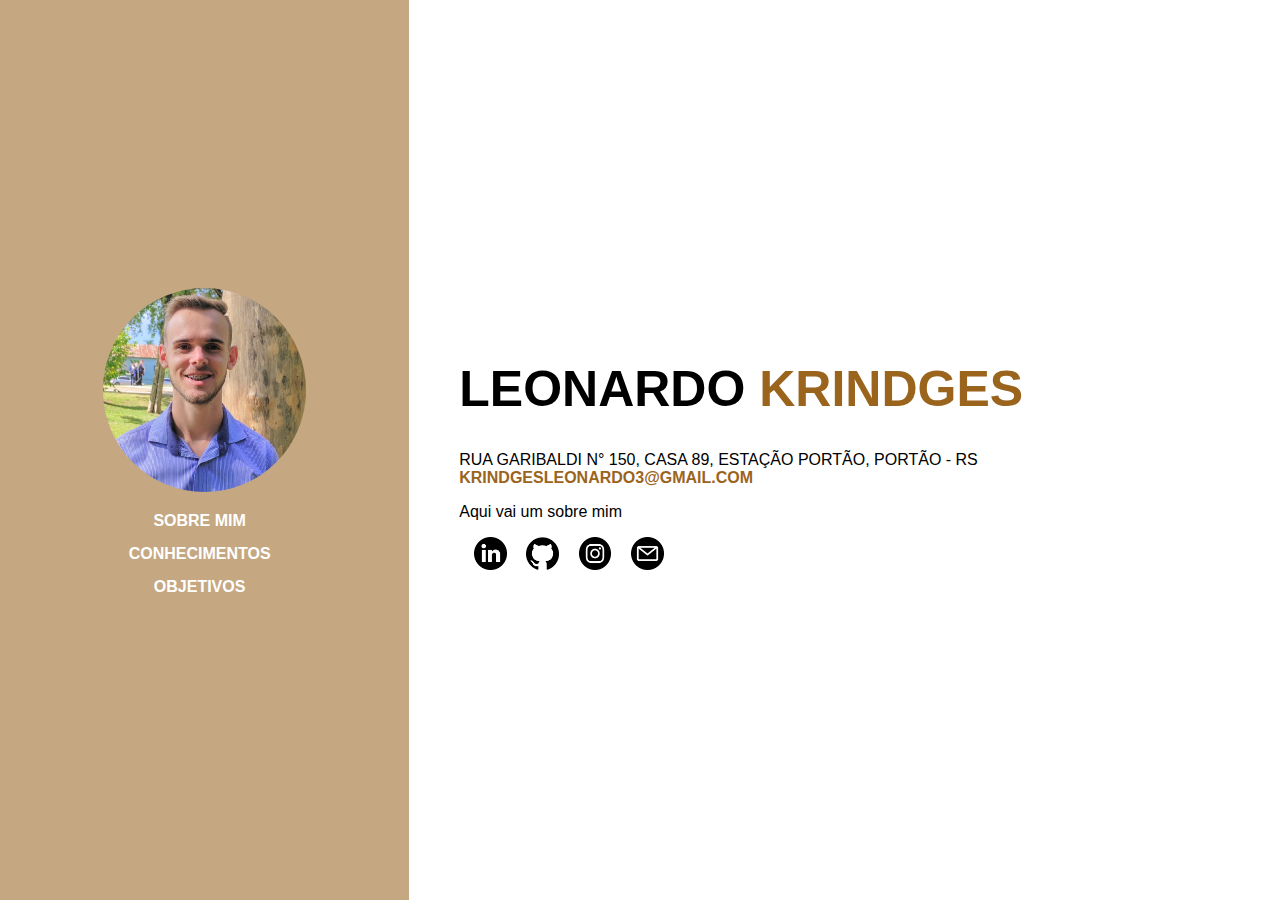
==== index.html @ 45a94e92 "comit inicial" ====
<!DOCTYPE html>
<html lang="pt-br">

<head>
    <meta charset="UTF-8">
    <meta name="viewport" content="width=device-width, initial-scale=1.0">
    <title>Currículo | Sobre</title>
    <link rel="stylesheet" href="css/styles.css">
</head>

<body>
    <main>
        <table>
            <tr>
                <td class="menut">
                    <img class="foto_perfil" src="./assets/image_perfil_Leonardo_Krindges.jpeg" alt="Leonardo Krindges"
                        srcset="">
                    <ul class="lista_menu">
                        <li><a href="./index.html">SOBRE MIM</a></li>
                        <li><a href="./conhecimentos.html">CONHECIMENTOS</a></li>
                        <li><a href="./objetivos.html">OBJETIVOS</a></li>
                    </ul>
                </td>
                <td class="conteudot">
                    <H1 class="formata_nome_completo">LEONARDO <span class="formata_nome">KRINDGES</span></H1>
                    <p>RUA GARIBALDI N° 150, CASA 89, ESTAÇÃO PORTÃO, PORTÃO - RS <br><a class="formata_email" href="mailto:krindgesleonardo3@gmail.com?subject=Questions" target="_blank"
                        rel="noopener noreferrer">KRINDGESLEONARDO3@GMAIL.COM</a></p>
                        <p>Aqui vai um sobre mim</p>
                    
                    <div>
                        <a href="https://www.linkedin.com/in/leokrindges/" target="_blank"
                            rel="noopener noreferrer"><img class="imagens_redes_sociais" src="assets/linkedin.png"
                                alt="Imagem Linkedin"></a>
                        <a href="https://github.com/Leokrindges" target="_blank" rel="noopener noreferrer"><img
                                class="imagens_redes_sociais" src="assets/github.png" alt="imagem GitHub"></a>
                        <a href="https://www.instagram.com/_leokrindges/" target="_blank" rel="noopener noreferrer"><img
                                class="imagens_redes_sociais" src="assets/instagram.png" alt="imagem GitHub"></a>
                        <a href="https://www.instagram.com/_leokrindges/" target="_blank" rel="noopener noreferrer"><img
                                class="imagens_redes_sociais" src="assets/o-email.png" alt="imagem E-mail"></a>
                    </div>

                </td>
            </tr>
        </table>
    </main>

</body>

</html>
---- css/styles.css ----
.foto_perfil {
    border-radius: 50%;
    width: 50%;
}

.lista_menu {
    list-style-type: none;
    margin-right: 50px;
   
}

.formata_email,
.formata_nome {
    color: #9b641d;
}

.formata_nome_completo {
    font-size: 50px;
}

li{
    margin-top: 15px;
}

a {
    text-decoration: none;
    color: white;
    font-weight: bold;
}

li :hover {
    color: black;
    font-weight: bold;
}

html,
body {
    height: 100%;
    margin: 0;
    font-family: Arial, Helvetica, sans-serif;
}

main {
    height: 100%;
}

table {
    width: 100%;
    height: 100%;
    border-collapse: collapse;
}


.menut {
    width: 1%;
    height: 5%;
    background-color: #c5a882;
    text-align: center;
}

.conteudot {
    width: 3%;
    height: 5%;
    padding-left: 50px;
    text-align: start;
}

.imagens_redes_sociais{
    width: 4%;
    margin-left: 15px;
}
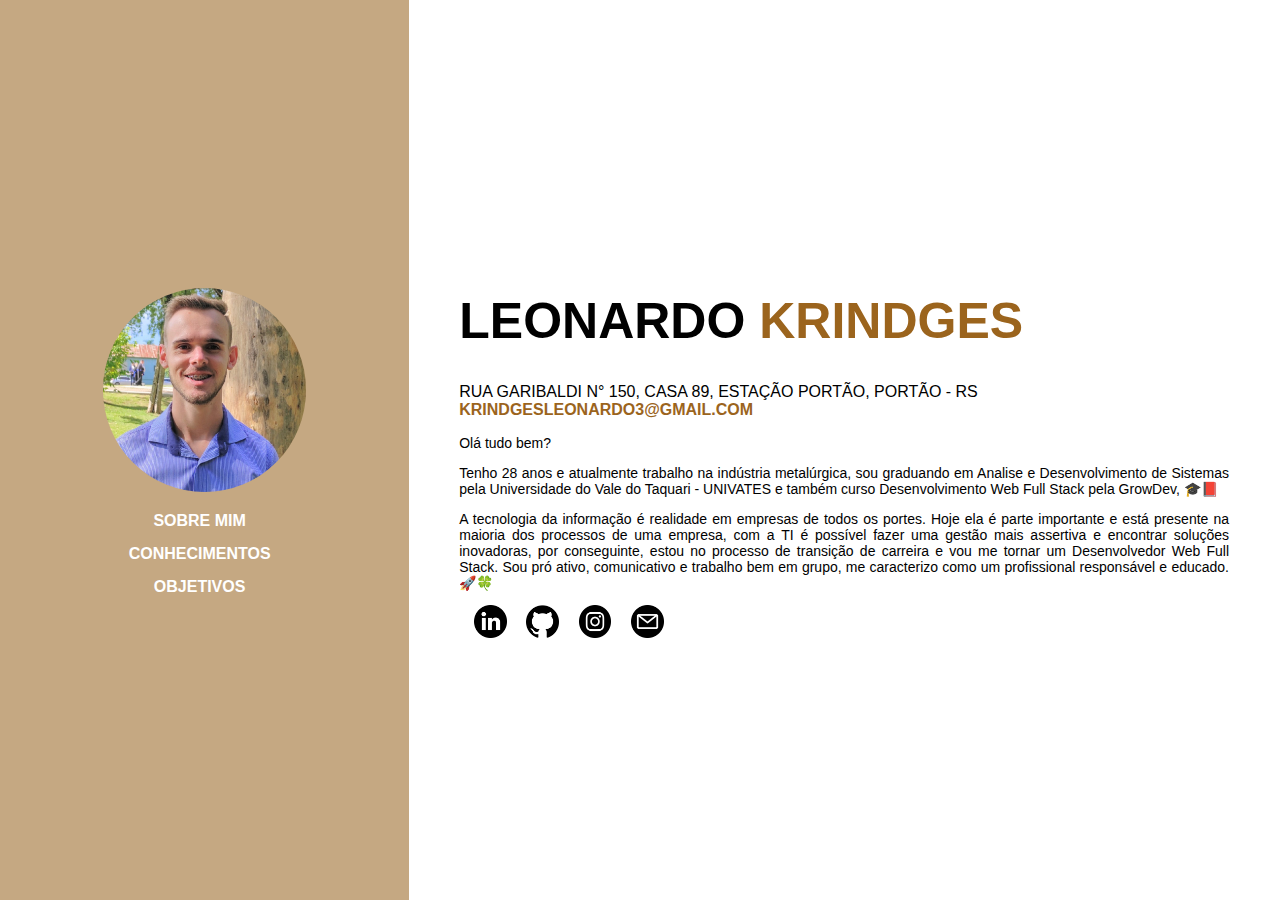
==== commit d21057df: "adicionado um texto no sobre" ====
--- a/index.html
+++ b/index.html
@@ -23,10 +23,25 @@
                 </td>
                 <td class="conteudot">
                     <H1 class="formata_nome_completo">LEONARDO <span class="formata_nome">KRINDGES</span></H1>
-                    <p>RUA GARIBALDI N° 150, CASA 89, ESTAÇÃO PORTÃO, PORTÃO - RS <br><a class="formata_email" href="mailto:krindgesleonardo3@gmail.com?subject=Questions" target="_blank"
-                        rel="noopener noreferrer">KRINDGESLEONARDO3@GMAIL.COM</a></p>
-                        <p>Aqui vai um sobre mim</p>
-                    
+                    <p>RUA GARIBALDI N° 150, CASA 89, ESTAÇÃO PORTÃO, PORTÃO - RS <br><a class="formata_email"
+                            href="mailto:krindgesleonardo3@gmail.com?subject=Questions" target="_blank"
+                            rel="noopener noreferrer">KRINDGESLEONARDO3@GMAIL.COM</a></p>
+                    <div class="sobre_format">
+                        <p>Olá tudo bem? </p>
+                        <p>Tenho 28 anos e atualmente trabalho na indústria metalúrgica, sou graduando em Analise e
+                            Desenvolvimento de
+                            Sistemas pela Universidade do Vale do Taquari - UNIVATES e também curso Desenvolvimento Web
+                            Full Stack pela GrowDev, 🎓📕
+                        </p>
+                        <p>
+                            A tecnologia da informação é realidade em empresas de todos os portes. Hoje ela é parte
+                            importante e está presente na maioria dos processos de uma empresa, com a TI é possível
+                            fazer uma gestão mais assertiva e encontrar soluções inovadoras, por conseguinte, estou no
+                            processo de transição de carreira e vou me tornar um Desenvolvedor Web Full Stack. Sou pró
+                            ativo, comunicativo e trabalho bem em grupo, me caracterizo como um profissional responsável
+                            e educado.🚀🍀
+                        </p>
+                    </div>
                     <div>
                         <a href="https://www.linkedin.com/in/leokrindges/" target="_blank"
                             rel="noopener noreferrer"><img class="imagens_redes_sociais" src="assets/linkedin.png"
--- a/css/styles.css
+++ b/css/styles.css
@@ -68,4 +68,10 @@
 .imagens_redes_sociais{
     width: 4%;
     margin-left: 15px;
-}+}
+
+.sobre_format {
+    margin-right: 50px;
+    text-align: justify;
+    font-size: 14px;
+}
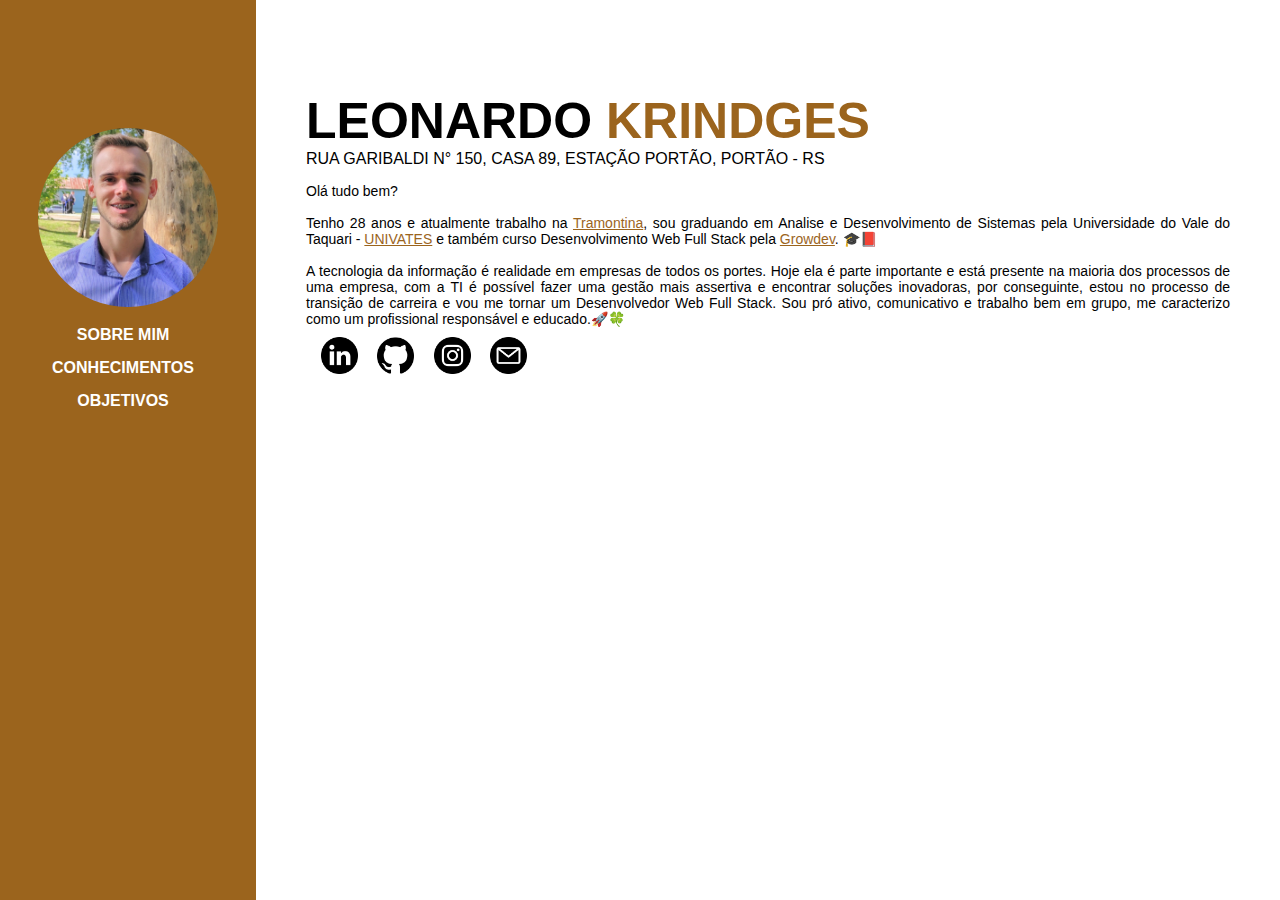
==== commit 22b3d7a0: "unindo classes com os mesmos atributos" ====
--- a/index.html
+++ b/index.html
@@ -10,55 +10,57 @@
 
 <body>
     <main>
-        <table>
-            <tr>
-                <td class="menut">
-                    <img class="foto_perfil" src="./assets/image_perfil_Leonardo_Krindges.jpeg" alt="Leonardo Krindges"
-                        srcset="">
-                    <ul class="lista_menu">
-                        <li><a href="./index.html">SOBRE MIM</a></li>
-                        <li><a href="./conhecimentos.html">CONHECIMENTOS</a></li>
-                        <li><a href="./objetivos.html">OBJETIVOS</a></li>
-                    </ul>
-                </td>
-                <td class="conteudot">
-                    <H1 class="formata_nome_completo">LEONARDO <span class="formata_nome">KRINDGES</span></H1>
-                    <p>RUA GARIBALDI N° 150, CASA 89, ESTAÇÃO PORTÃO, PORTÃO - RS <br><a class="formata_email"
-                            href="mailto:krindgesleonardo3@gmail.com?subject=Questions" target="_blank"
-                            rel="noopener noreferrer">KRINDGESLEONARDO3@GMAIL.COM</a></p>
-                    <div class="sobre_format">
-                        <p>Olá tudo bem? </p>
-                        <p>Tenho 28 anos e atualmente trabalho na indústria metalúrgica, sou graduando em Analise e
-                            Desenvolvimento de
-                            Sistemas pela Universidade do Vale do Taquari - UNIVATES e também curso Desenvolvimento Web
-                            Full Stack pela GrowDev, 🎓📕
-                        </p>
-                        <p>
-                            A tecnologia da informação é realidade em empresas de todos os portes. Hoje ela é parte
-                            importante e está presente na maioria dos processos de uma empresa, com a TI é possível
-                            fazer uma gestão mais assertiva e encontrar soluções inovadoras, por conseguinte, estou no
-                            processo de transição de carreira e vou me tornar um Desenvolvedor Web Full Stack. Sou pró
-                            ativo, comunicativo e trabalho bem em grupo, me caracterizo como um profissional responsável
-                            e educado.🚀🍀
-                        </p>
-                    </div>
-                    <div>
-                        <a href="https://www.linkedin.com/in/leokrindges/" target="_blank"
-                            rel="noopener noreferrer"><img class="imagens_redes_sociais" src="assets/linkedin.png"
-                                alt="Imagem Linkedin"></a>
-                        <a href="https://github.com/Leokrindges" target="_blank" rel="noopener noreferrer"><img
-                                class="imagens_redes_sociais" src="assets/github.png" alt="imagem GitHub"></a>
-                        <a href="https://www.instagram.com/_leokrindges/" target="_blank" rel="noopener noreferrer"><img
-                                class="imagens_redes_sociais" src="assets/instagram.png" alt="imagem GitHub"></a>
-                        <a href="https://www.instagram.com/_leokrindges/" target="_blank" rel="noopener noreferrer"><img
-                                class="imagens_redes_sociais" src="assets/o-email.png" alt="imagem E-mail"></a>
-                    </div>
-
-                </td>
-            </tr>
-        </table>
+        <section class="section_menu">
+            <div class="menu">
+                <img class="foto_perfil" src="./assets/image_perfil_Leonardo_Krindges.jpeg" alt="Leonardo Krindges"
+                    srcset="">
+                <ul class="lista_menu">
+                    <li class="link_hover"><a class="link_menu" href="./index.html">SOBRE MIM</a></li>
+                    <li class="link_hover"><a class="link_menu" href="./conhecimentos.html">CONHECIMENTOS</a></li>
+                    <li class="link_hover"><a class="link_menu" href="./objetivos.html">OBJETIVOS</a></li>
+                </ul>
+            </div>
+        </section>
+        <section class="section_conteudo">
+            <div class="conteudo">
+                <H1 class="formata_h1">LEONARDO <span class="formata_cor_palavra">KRINDGES</span></H1>
+                <p>RUA GARIBALDI N° 150, CASA 89, ESTAÇÃO PORTÃO, PORTÃO - RS <br></p>
+                <div class="formata_paragrafo">
+                    <p>Olá tudo bem? </p>
+                    <br>
+                    <p>Tenho 28 anos e atualmente trabalho na <a class="formata_cor_palavra"
+                            href="https://www.tramontina.com.br/" target="_blank"
+                            rel="noopener noreferrer">Tramontina</a>, sou graduando em Analise e
+                        Desenvolvimento de
+                        Sistemas pela Universidade do Vale do Taquari - <a class="formata_cor_palavra" target="_blank"
+                            href="https://www.univates.br/">UNIVATES</a> e também curso Desenvolvimento Web
+                        Full Stack pela <a class="formata_cor_palavra" href="https://www.growdev.com.br/" target="_blank"
+                            rel="noopener noreferrer">Growdev</a>. 🎓📕
+                    </p>
+                    <br>
+                    <p>
+                        A tecnologia da informação é realidade em empresas de todos os portes. Hoje ela é parte
+                        importante e está presente na maioria dos processos de uma empresa, com a TI é possível
+                        fazer uma gestão mais assertiva e encontrar soluções inovadoras, por conseguinte, estou no
+                        processo de transição de carreira e vou me tornar um Desenvolvedor Web Full Stack. Sou pró
+                        ativo, comunicativo e trabalho bem em grupo, me caracterizo como um profissional responsável
+                        e educado.🚀🍀
+                    </p>
+                </div>
+                <div>
+                    <a href="https://www.linkedin.com/in/leokrindges/" target="_blank" rel="noopener noreferrer"><img
+                            class="imagens_redes_sociais" src="assets/linkedin.png" alt="Imagem Linkedin"></a>
+                    <a href="https://github.com/Leokrindges" target="_blank" rel="noopener noreferrer"><img
+                            class="imagens_redes_sociais" src="assets/github.png" alt="imagem GitHub"></a>
+                    <a href="https://www.instagram.com/_leokrindges/" target="_blank" rel="noopener noreferrer"><img
+                            class="imagens_redes_sociais" src="assets/instagram.png" alt="imagem GitHub"></a>
+                    <a href="mailto:krindgesleonardo3@gmail.com?subject=Questions" rel="noopener noreferrer"><img
+                            class="imagens_redes_sociais" src="assets/o-email.png" alt="imagem E-mail"></a>
+                </div>
+            </div>
+        </section>
+        </div>
     </main>
-
 </body>
 
 </html>--- a/css/styles.css
+++ b/css/styles.css
@@ -1,77 +1,96 @@
+* {
+    margin: 0;
+}
+
 .foto_perfil {
     border-radius: 50%;
-    width: 50%;
+    width: 70%;
+    margin-top: 50%;
+}
+
+body,
+html {
+    font-family: Verdana, Geneva, Tahoma, sans-serif;
+    height: 100vh;
+    width: 100vw;
+}
+
+main,
+section {
+    width: 100%;
+    height: 100%;
+}
+
+.section_menu {
+    height: 100%;
+    width: 20%;
+    float: left;
+}
+
+.section_conteudo {
+    height: 100%;
+    float: right;
+    width: 80%;
+    vertical-align: bottom;
+}
+
+.menu {
+    background-color: #9b641d;
+    height: 100%;
+    text-align: center;
+}
+
+.conteudo {
+    padding-right: 50px;
+    padding-left: 50px;
+    height: 100%;
 }
 
 .lista_menu {
     list-style-type: none;
     margin-right: 50px;
-   
 }
 
-.formata_email,
-.formata_nome {
-    color: #9b641d;
+.link_hover {
+    padding-top: 15px;
 }
 
-.formata_nome_completo {
-    font-size: 50px;
+.link_hover :hover {
+    color: black;
 }
 
-li{
-    margin-top: 15px;
-}
-
-a {
+.link_menu {
     text-decoration: none;
     color: white;
     font-weight: bold;
 }
 
-li :hover {
-    color: black;
-    font-weight: bold;
-}
-
-html,
-body {
-    height: 100%;
-    margin: 0;
-    font-family: Arial, Helvetica, sans-serif;
-}
-
-main {
-    height: 100%;
-}
-
-table {
-    width: 100%;
-    height: 100%;
-    border-collapse: collapse;
-}
-
-
-.menut {
-    width: 1%;
-    height: 5%;
-    background-color: #c5a882;
-    text-align: center;
-}
-
-.conteudot {
-    width: 3%;
-    height: 5%;
-    padding-left: 50px;
-    text-align: start;
-}
-
-.imagens_redes_sociais{
+.imagens_redes_sociais {
+    padding-top: 10px;
     width: 4%;
     margin-left: 15px;
 }
 
-.sobre_format {
-    margin-right: 50px;
+.imagens_hardskills {
+    width: 4%;
+}
+
+.text_hardSkils {
+    padding-left: 15px;
+    font-size: 25px;
+}
+
+.formata_h1 {
+    padding-top: 10%;
+    font-size: 50px;
+}
+
+.formata_cor_palavra {
+    color: #9b641d;
+}
+
+.formata_paragrafo {
+    padding-top: 15px;
     text-align: justify;
     font-size: 14px;
-}
+}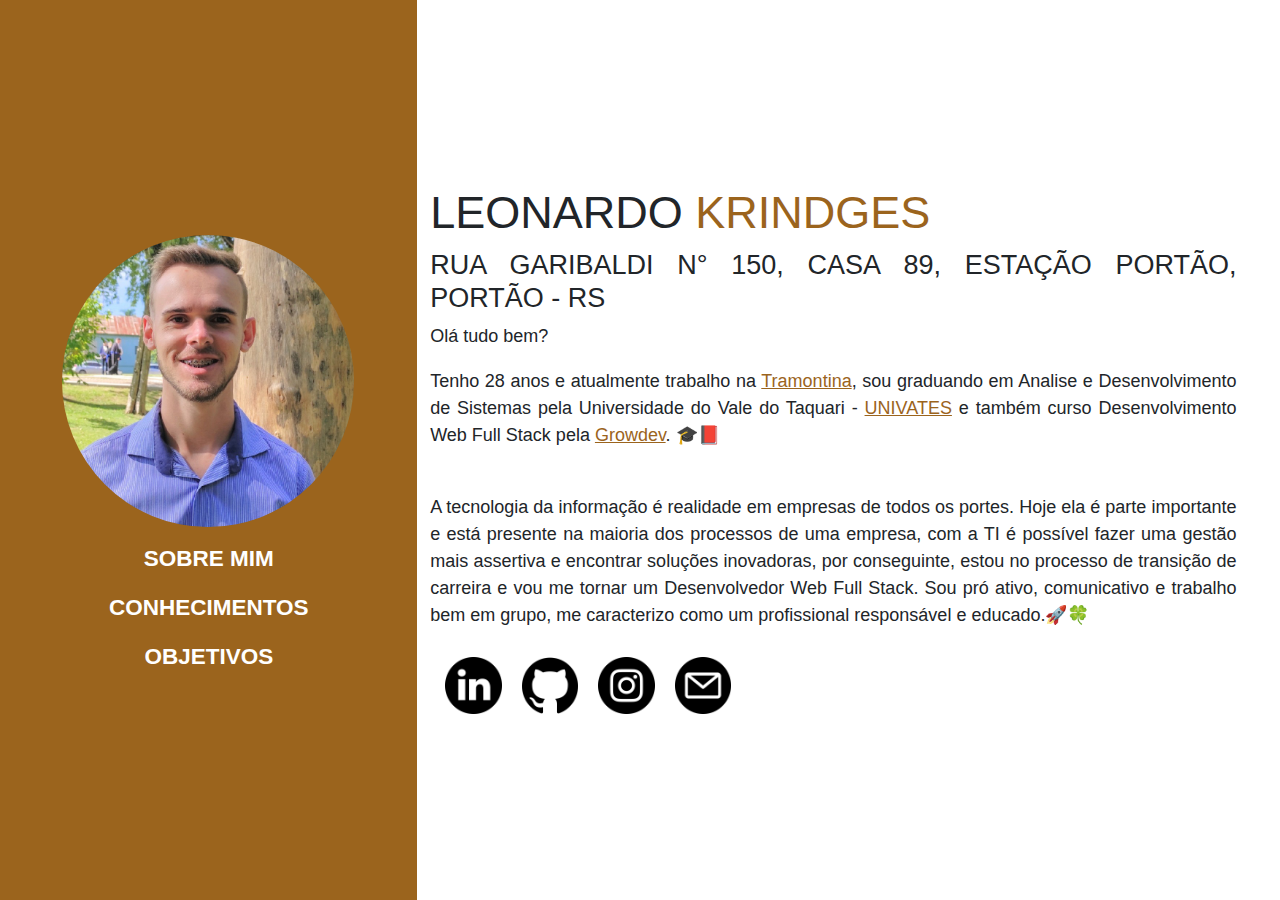
==== commit 0338ec7a: "refatorado com responsividade e grid do boostrap." ====
--- a/index.html
+++ b/index.html
@@ -5,62 +5,79 @@
     <meta charset="UTF-8">
     <meta name="viewport" content="width=device-width, initial-scale=1.0">
     <title>Currículo | Sobre</title>
+    <link rel="stylesheet" href="./assets/bootstrap/css/bootstrap.min.css">
     <link rel="stylesheet" href="css/styles.css">
 </head>
 
 <body>
     <main>
-        <section class="section_menu">
-            <div class="menu">
-                <img class="foto_perfil" src="./assets/image_perfil_Leonardo_Krindges.jpeg" alt="Leonardo Krindges"
-                    srcset="">
-                <ul class="lista_menu">
-                    <li class="link_hover"><a class="link_menu" href="./index.html">SOBRE MIM</a></li>
-                    <li class="link_hover"><a class="link_menu" href="./conhecimentos.html">CONHECIMENTOS</a></li>
-                    <li class="link_hover"><a class="link_menu" href="./objetivos.html">OBJETIVOS</a></li>
-                </ul>
-            </div>
-        </section>
-        <section class="section_conteudo">
-            <div class="conteudo">
-                <H1 class="formata_h1">LEONARDO <span class="formata_cor_palavra">KRINDGES</span></H1>
-                <p>RUA GARIBALDI N° 150, CASA 89, ESTAÇÃO PORTÃO, PORTÃO - RS <br></p>
-                <div class="formata_paragrafo">
-                    <p>Olá tudo bem? </p>
-                    <br>
-                    <p>Tenho 28 anos e atualmente trabalho na <a class="formata_cor_palavra"
-                            href="https://www.tramontina.com.br/" target="_blank"
-                            rel="noopener noreferrer">Tramontina</a>, sou graduando em Analise e
-                        Desenvolvimento de
-                        Sistemas pela Universidade do Vale do Taquari - <a class="formata_cor_palavra" target="_blank"
-                            href="https://www.univates.br/">UNIVATES</a> e também curso Desenvolvimento Web
-                        Full Stack pela <a class="formata_cor_palavra" href="https://www.growdev.com.br/" target="_blank"
-                            rel="noopener noreferrer">Growdev</a>. 🎓📕
-                    </p>
-                    <br>
-                    <p>
-                        A tecnologia da informação é realidade em empresas de todos os portes. Hoje ela é parte
-                        importante e está presente na maioria dos processos de uma empresa, com a TI é possível
-                        fazer uma gestão mais assertiva e encontrar soluções inovadoras, por conseguinte, estou no
-                        processo de transição de carreira e vou me tornar um Desenvolvedor Web Full Stack. Sou pró
-                        ativo, comunicativo e trabalho bem em grupo, me caracterizo como um profissional responsável
-                        e educado.🚀🍀
-                    </p>
+        <div class="container-fluid h-100 ">
+            <div class="row h-100">
+                <div class="col-12 col-md-4 text-center d-flex align-items-center menu">
+                    <div>
+                        <img class="foto_perfil img-fluid rounded-circle h-75 w-75 mt-4"
+                            src="./assets/images/image_perfil_Leonardo_Krindges.jpeg" alt="Leonardo Krindges" srcset="">
+                        <ul class="lista_menu fs-5">
+                            <li class="link_hover "><a class="link_menu" href="./index.html">SOBRE MIM</a></li>
+                            <li class="link_hover"><a class="link_menu" href="./conhecimentos.html">CONHECIMENTOS</a>
+                            </li>
+                            <li class="link_hover"><a class="link_menu" href="./objetivos.html">OBJETIVOS</a></li>
+                        </ul>
+                    </div>
                 </div>
-                <div>
-                    <a href="https://www.linkedin.com/in/leokrindges/" target="_blank" rel="noopener noreferrer"><img
-                            class="imagens_redes_sociais" src="assets/linkedin.png" alt="Imagem Linkedin"></a>
-                    <a href="https://github.com/Leokrindges" target="_blank" rel="noopener noreferrer"><img
-                            class="imagens_redes_sociais" src="assets/github.png" alt="imagem GitHub"></a>
-                    <a href="https://www.instagram.com/_leokrindges/" target="_blank" rel="noopener noreferrer"><img
-                            class="imagens_redes_sociais" src="assets/instagram.png" alt="imagem GitHub"></a>
-                    <a href="mailto:krindgesleonardo3@gmail.com?subject=Questions" rel="noopener noreferrer"><img
-                            class="imagens_redes_sociais" src="assets/o-email.png" alt="imagem E-mail"></a>
+                <div class="col-12 col-md-8 d-flex align-items-center">
+                    <section>
+                        <div>
+                            <H1>LEONARDO <span class="formata_cor_palavra">KRINDGES</span></H1>
+                            <h4>RUA GARIBALDI N° 150, CASA 89, ESTAÇÃO PORTÃO, PORTÃO - RS</h4>
+                            <div>
+                                <p>Olá tudo bem? </p>
+                                <p>Tenho 28 anos e atualmente trabalho na <a class="formata_cor_palavra"
+                                        href="https://www.tramontina.com.br/" target="_blank"
+                                        rel="noopener noreferrer">Tramontina</a>, sou graduando em Analise e
+                                    Desenvolvimento de
+                                    Sistemas pela Universidade do Vale do Taquari - <a class="formata_cor_palavra"
+                                        target="_blank" href="https://www.univates.br/">UNIVATES</a> e também curso
+                                    Desenvolvimento Web
+                                    Full Stack pela <a class="formata_cor_palavra" href="https://www.growdev.com.br/"
+                                        target="_blank" rel="noopener noreferrer">Growdev</a>. 🎓📕
+                                </p>
+                                <br>
+                                <p>
+                                    A tecnologia da informação é realidade em empresas de todos os portes. Hoje ela é
+                                    parte
+                                    importante e está presente na maioria dos processos de uma empresa, com a TI é
+                                    possível
+                                    fazer uma gestão mais assertiva e encontrar soluções inovadoras, por conseguinte,
+                                    estou no
+                                    processo de transição de carreira e vou me tornar um Desenvolvedor Web Full Stack.
+                                    Sou pró
+                                    ativo, comunicativo e trabalho bem em grupo, me caracterizo como um profissional
+                                    responsável
+                                    e educado.🚀🍀
+                                </p>
+                            </div>
+                            <div>
+                                <a href="https://www.linkedin.com/in/leokrindges/" target="_blank"
+                                    rel="noopener noreferrer"><img class="imagens_redes_sociais"
+                                        src="assets/images/linkedin.png" alt="Imagem Linkedin"></a>
+                                <a href="https://github.com/Leokrindges" target="_blank" rel="noopener noreferrer"><img
+                                        class="imagens_redes_sociais" src="assets/images/github.png"
+                                        alt="imagem GitHub"></a>
+                                <a href="https://www.instagram.com/_leokrindges/" target="_blank"
+                                    rel="noopener noreferrer"><img class="imagens_redes_sociais"
+                                        src="assets/images/instagram.png" alt="imagem GitHub"></a>
+                                <a href="mailto:krindgesleonardo3@gmail.com?subject=Questions"
+                                    rel="noopener noreferrer"><img class="imagens_redes_sociais"
+                                        src="assets/images/o-email.png" alt="imagem E-mail"></a>
+                            </div>
+                        </div>
+                    </section>
                 </div>
             </div>
-        </section>
         </div>
     </main>
+    <script src="assets/bootstrap/js/bootstrap.min.js"></script>
 </body>
 
 </html>--- a/css/styles.css
+++ b/css/styles.css
@@ -1,54 +1,23 @@
-* {
-    margin: 0;
-}
+/*Estilos que são usados em comum em todas as páginas */
 
-.foto_perfil {
-    border-radius: 50%;
-    width: 70%;
-    margin-top: 50%;
-}
-
+html,
 body,
-html {
+main {
     font-family: Verdana, Geneva, Tahoma, sans-serif;
-    height: 100vh;
-    width: 100vw;
-}
-
-main,
-section {
+    font-size: 18px;
+    text-align: justify;
+    padding-right: 10px;
+    height: 100%;
     width: 100%;
-    height: 100%;
-}
-
-.section_menu {
-    height: 100%;
-    width: 20%;
-    float: left;
-}
-
-.section_conteudo {
-    height: 100%;
-    float: right;
-    width: 80%;
-    vertical-align: bottom;
 }
 
 .menu {
     background-color: #9b641d;
-    height: 100%;
-    text-align: center;
-}
-
-.conteudo {
-    padding-right: 50px;
-    padding-left: 50px;
-    height: 100%;
 }
 
 .lista_menu {
     list-style-type: none;
-    margin-right: 50px;
+    padding-right: 35px;
 }
 
 .link_hover {
@@ -65,11 +34,13 @@
     font-weight: bold;
 }
 
-.imagens_redes_sociais {
-    padding-top: 10px;
-    width: 4%;
-    margin-left: 15px;
+.formata_cor_palavra {
+    color: #9b641d;
 }
+
+
+
+/*Estilos que são da pagina conhecimento.hmtl */
 
 .imagens_hardskills {
     width: 4%;
@@ -80,17 +51,10 @@
     font-size: 25px;
 }
 
-.formata_h1 {
-    padding-top: 10%;
-    font-size: 50px;
-}
+/* Estilos que são da pagina index.hmtl */
 
-.formata_cor_palavra {
-    color: #9b641d;
-}
-
-.formata_paragrafo {
-    padding-top: 15px;
-    text-align: justify;
-    font-size: 14px;
+.imagens_redes_sociais {
+    padding-top: 10px;
+    width: 7%;
+    margin-left: 15px;
 }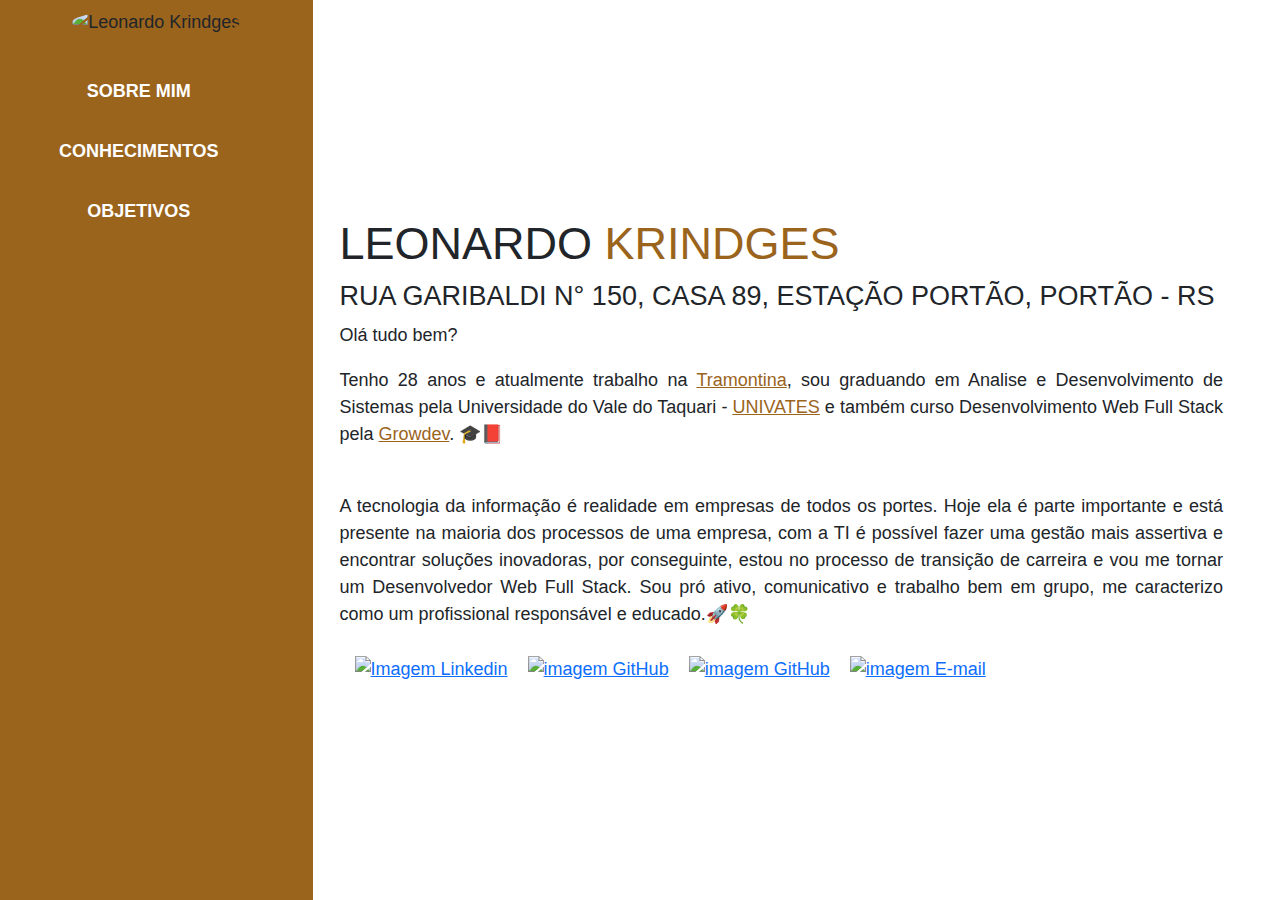
==== commit 57550a20: "retirado link de imagem colocada no lugar errado" ====
--- a/index.html
+++ b/index.html
@@ -11,67 +11,68 @@
 
 <body>
     <main>
-        <div class="container-fluid h-100 ">
-            <div class="row h-100">
-                <div class="col-12 col-md-4 text-center d-flex align-items-center menu">
+        <div class="container-fluid">
+            <div class="row vh-100 justify-content-center">
+                <div class="col-12 col-md-4 col-lg-3 menu text-center">
+                        <img class=" mt-2 img-fluid rounded-circle"
+                            src="./assets/bootstrap/images/image_perfil_Leonardo_Krindges.jpeg" alt="Leonardo Krindges" srcset="">
                     <div>
-                        <img class="foto_perfil img-fluid rounded-circle h-75 w-75 mt-4"
-                            src="./assets/images/image_perfil_Leonardo_Krindges.jpeg" alt="Leonardo Krindges" srcset="">
-                        <ul class="lista_menu fs-5">
-                            <li class="link_hover "><a class="link_menu" href="./index.html">SOBRE MIM</a></li>
-                            <li class="link_hover"><a class="link_menu" href="./conhecimentos.html">CONHECIMENTOS</a>
+                        <ul class="mt-4 list-group lista_menu">
+                            <li class="list-group link_hover "><a class=" link_menu" href="./index.html">SOBRE MIM</a>
                             </li>
-                            <li class="link_hover"><a class="link_menu" href="./objetivos.html">OBJETIVOS</a></li>
+                            <li class="list-group link_hover"><a class="mt-3 link_menu"
+                                    href="./conhecimentos.html">CONHECIMENTOS</a>
+                            </li>
+                            <li class="list-group link_hover"><a class="mt-3 mb-3 link_menu"
+                                    href="./objetivos.html">OBJETIVOS</a>
+                            </li>
                         </ul>
                     </div>
                 </div>
-                <div class="col-12 col-md-8 d-flex align-items-center">
+                <div class="col-12 col-md-8 col-lg-9 px-4 d-flex align-items-center">
                     <section>
+                        <H1>LEONARDO <span class="formata_cor_palavra">KRINDGES</span></H1>
+                        <h4>RUA GARIBALDI N° 150, CASA 89, ESTAÇÃO PORTÃO, PORTÃO - RS</h4>
                         <div>
-                            <H1>LEONARDO <span class="formata_cor_palavra">KRINDGES</span></H1>
-                            <h4>RUA GARIBALDI N° 150, CASA 89, ESTAÇÃO PORTÃO, PORTÃO - RS</h4>
-                            <div>
-                                <p>Olá tudo bem? </p>
-                                <p>Tenho 28 anos e atualmente trabalho na <a class="formata_cor_palavra"
-                                        href="https://www.tramontina.com.br/" target="_blank"
-                                        rel="noopener noreferrer">Tramontina</a>, sou graduando em Analise e
-                                    Desenvolvimento de
-                                    Sistemas pela Universidade do Vale do Taquari - <a class="formata_cor_palavra"
-                                        target="_blank" href="https://www.univates.br/">UNIVATES</a> e também curso
-                                    Desenvolvimento Web
-                                    Full Stack pela <a class="formata_cor_palavra" href="https://www.growdev.com.br/"
-                                        target="_blank" rel="noopener noreferrer">Growdev</a>. 🎓📕
-                                </p>
-                                <br>
-                                <p>
-                                    A tecnologia da informação é realidade em empresas de todos os portes. Hoje ela é
-                                    parte
-                                    importante e está presente na maioria dos processos de uma empresa, com a TI é
-                                    possível
-                                    fazer uma gestão mais assertiva e encontrar soluções inovadoras, por conseguinte,
-                                    estou no
-                                    processo de transição de carreira e vou me tornar um Desenvolvedor Web Full Stack.
-                                    Sou pró
-                                    ativo, comunicativo e trabalho bem em grupo, me caracterizo como um profissional
-                                    responsável
-                                    e educado.🚀🍀
-                                </p>
-                            </div>
+                            <p>Olá tudo bem? </p>
+                            <p>Tenho 28 anos e atualmente trabalho na <a class="formata_cor_palavra"
+                                    href="https://www.tramontina.com.br/" target="_blank"
+                                    rel="noopener noreferrer">Tramontina</a>, sou graduando em Analise e
+                                Desenvolvimento de
+                                Sistemas pela Universidade do Vale do Taquari - <a class="formata_cor_palavra"
+                                    target="_blank" href="https://www.univates.br/">UNIVATES</a> e também curso
+                                Desenvolvimento Web
+                                Full Stack pela <a class="formata_cor_palavra" href="https://www.growdev.com.br/"
+                                    target="_blank" rel="noopener noreferrer">Growdev</a>. 🎓📕
+                            </p>
+                            <br>
+                            <p>
+                                A tecnologia da informação é realidade em empresas de todos os portes. Hoje ela é
+                                parte
+                                importante e está presente na maioria dos processos de uma empresa, com a TI é
+                                possível
+                                fazer uma gestão mais assertiva e encontrar soluções inovadoras, por conseguinte,
+                                estou no
+                                processo de transição de carreira e vou me tornar um Desenvolvedor Web Full Stack.
+                                Sou pró
+                                ativo, comunicativo e trabalho bem em grupo, me caracterizo como um profissional
+                                responsável
+                                e educado.🚀🍀
+                            </p>
                             <div>
                                 <a href="https://www.linkedin.com/in/leokrindges/" target="_blank"
                                     rel="noopener noreferrer"><img class="imagens_redes_sociais"
-                                        src="assets/images/linkedin.png" alt="Imagem Linkedin"></a>
+                                        src="assets/bootstrap/images/linkedin.png" alt="Imagem Linkedin"></a>
                                 <a href="https://github.com/Leokrindges" target="_blank" rel="noopener noreferrer"><img
-                                        class="imagens_redes_sociais" src="assets/images/github.png"
+                                        class="imagens_redes_sociais" src="assets/bootstrap/images/github.png"
                                         alt="imagem GitHub"></a>
                                 <a href="https://www.instagram.com/_leokrindges/" target="_blank"
                                     rel="noopener noreferrer"><img class="imagens_redes_sociais"
-                                        src="assets/images/instagram.png" alt="imagem GitHub"></a>
+                                        src="assets/bootstrap/images/instagram.png" alt="imagem GitHub"></a>
                                 <a href="mailto:krindgesleonardo3@gmail.com?subject=Questions"
                                     rel="noopener noreferrer"><img class="imagens_redes_sociais"
-                                        src="assets/images/o-email.png" alt="imagem E-mail"></a>
+                                        src="assets/bootstrap/images/o-email.png" alt="imagem E-mail"></a>
                             </div>
-                        </div>
                     </section>
                 </div>
             </div>
